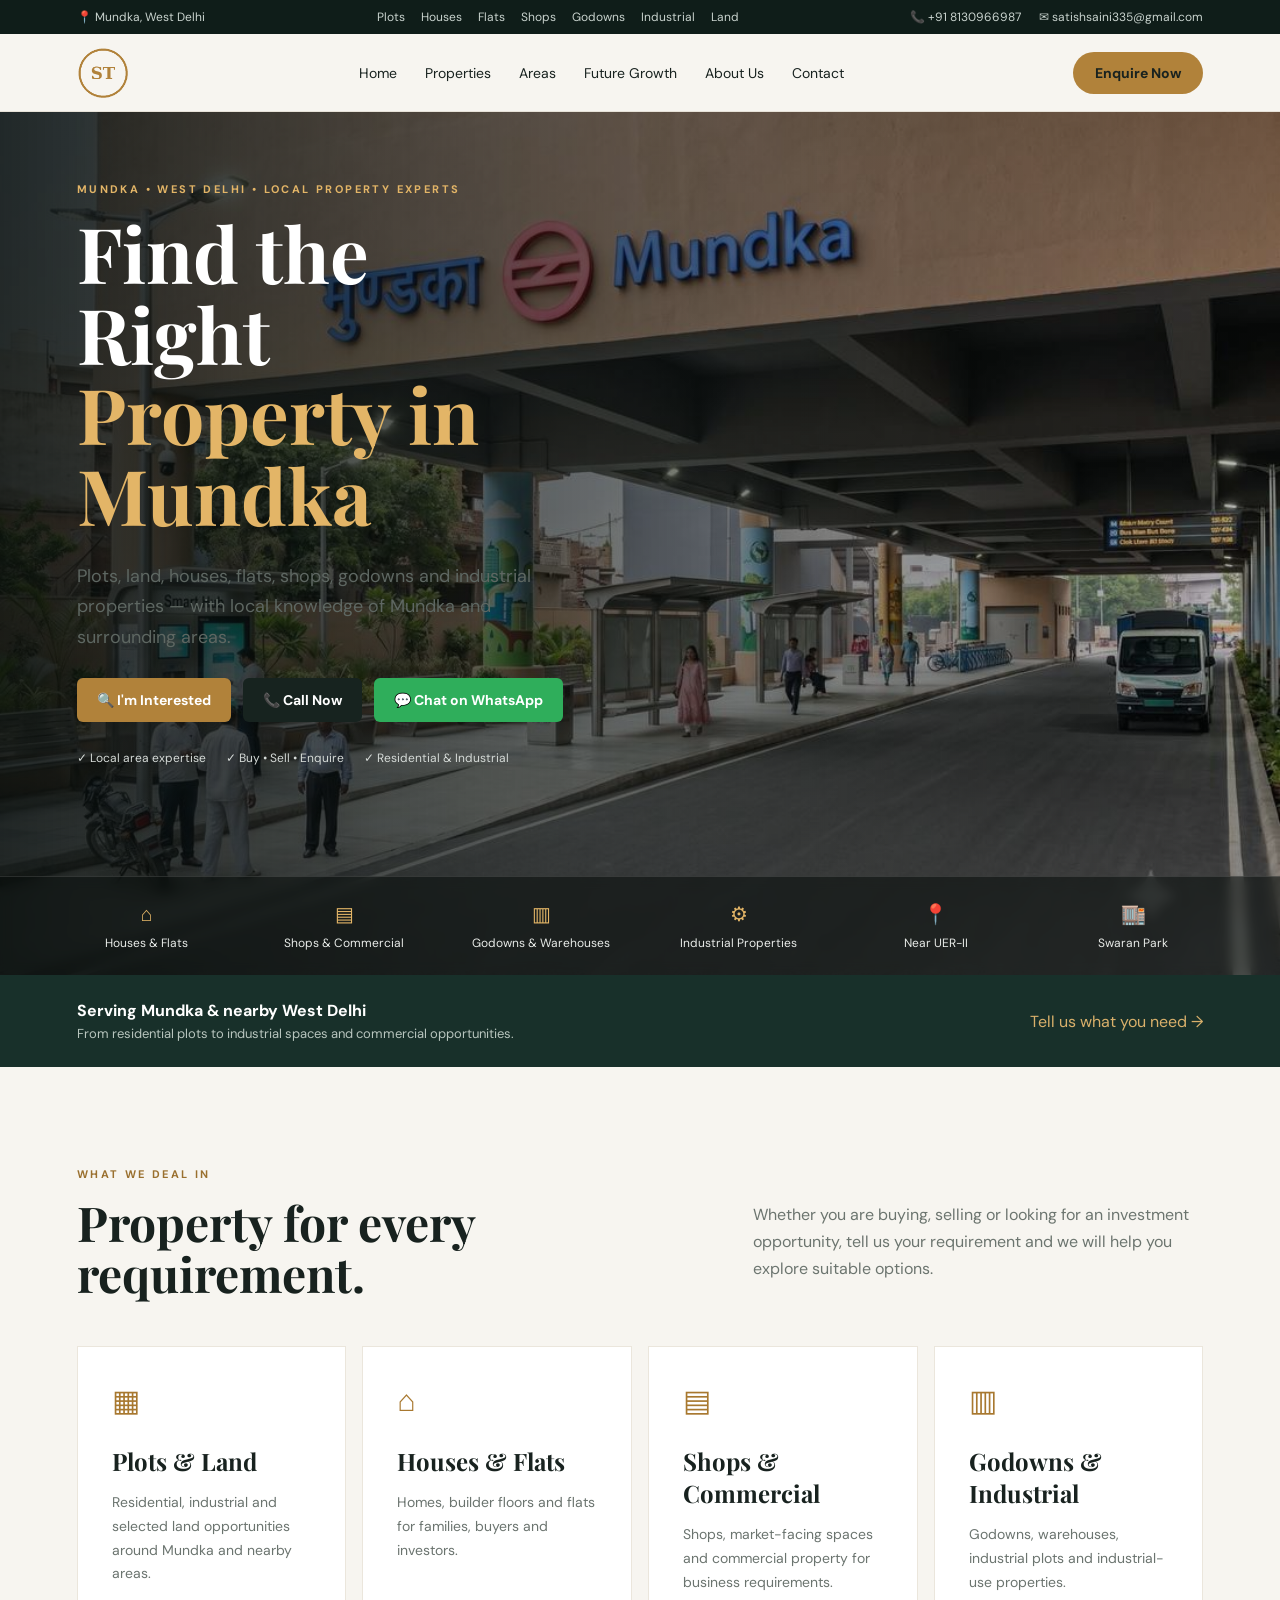
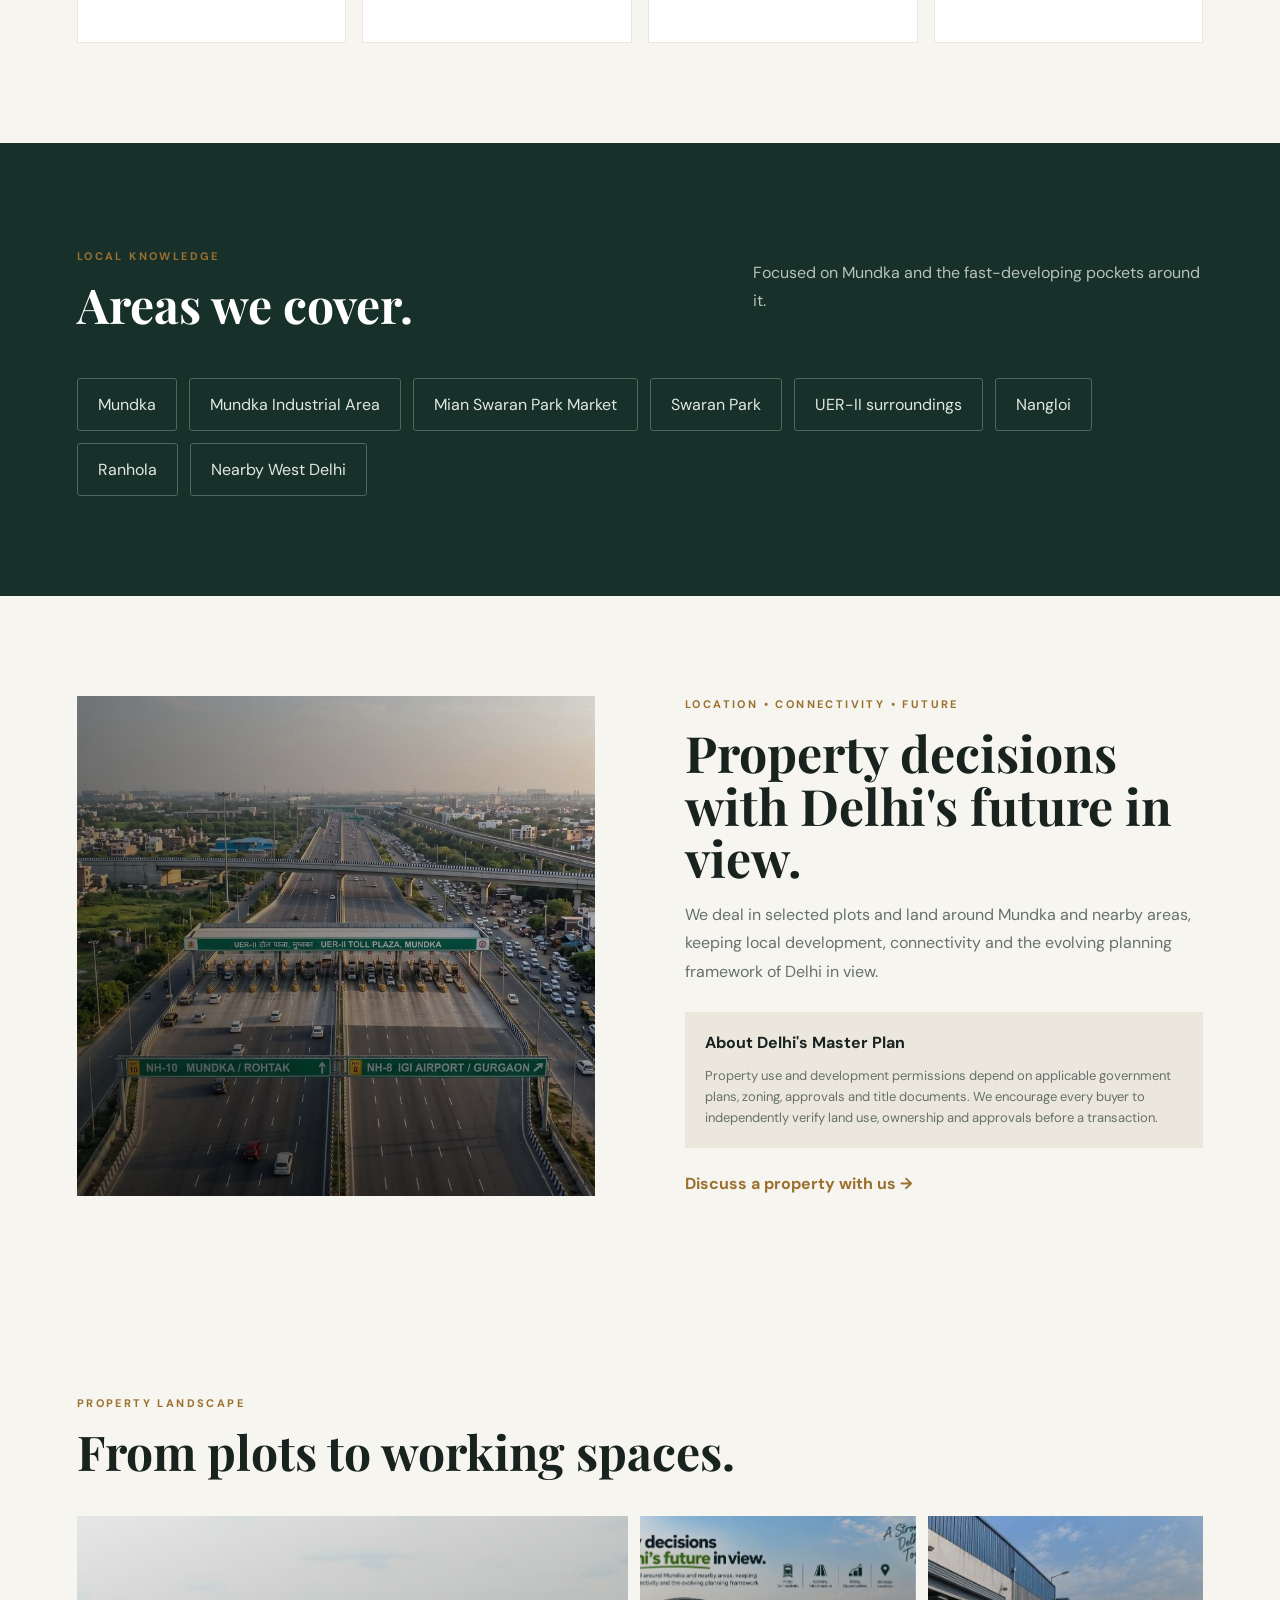
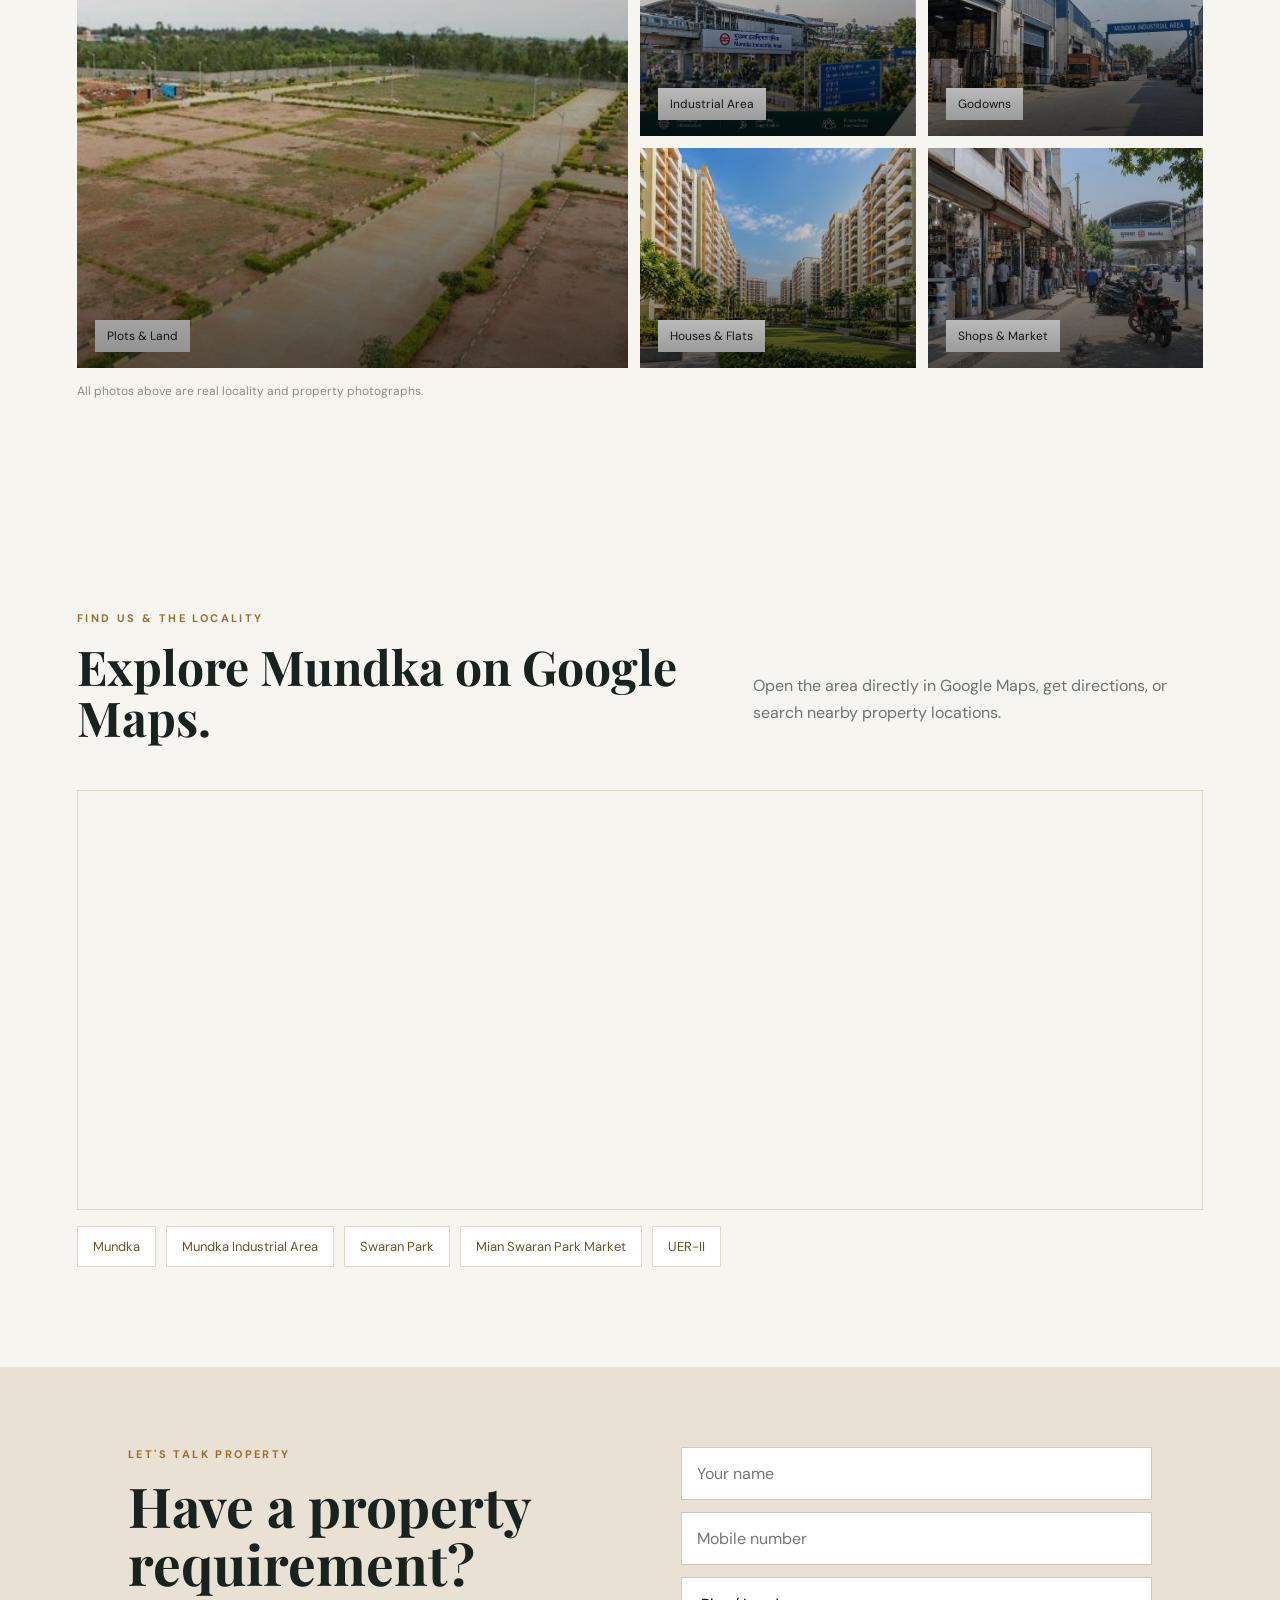
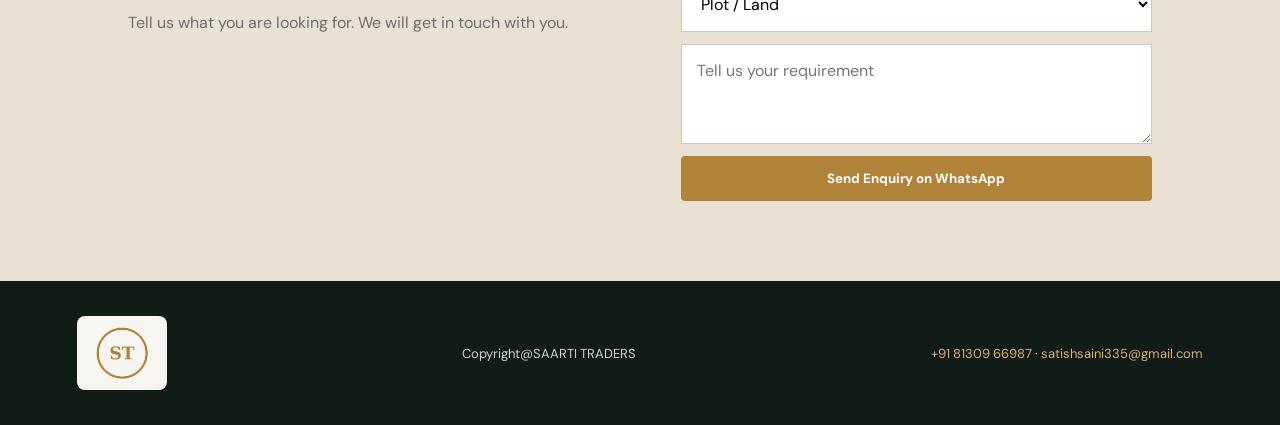
==== index.html @ 7c51a1ba "Add files via upload" ====
<!doctype html>
<html lang="en">
<head>
<meta charset="utf-8">
<meta name="viewport" content="width=device-width,initial-scale=1">
<title>Shri Tirupati Properties | Mundka & West Delhi</title>
<meta name="description" content="Shri Tirupati Properties deals in plots, land, houses, flats, shops, godowns and industrial properties in Mundka and nearby areas of West Delhi.">
<link rel="preconnect" href="https://fonts.googleapis.com">
<link rel="preconnect" href="https://fonts.gstatic.com" crossorigin>
<link href="https://fonts.googleapis.com/css2?family=DM+Sans:wght@400;500;600;700&family=Playfair+Display:wght@600;700&display=swap" rel="stylesheet">
<link rel="stylesheet" href="style.css">
</head>
<body>
<div class="topbar">
  <div class="topbar-loc">📍 Mundka, West Delhi</div>
  <nav class="topbar-cats"><a href="#properties">Plots</a><a href="#properties">Houses</a><a href="#properties">Flats</a><a href="#properties">Shops</a><a href="#properties">Godowns</a><a href="#properties">Industrial</a><a href="#properties">Land</a></nav>
  <div class="topbar-contact"><a href="tel:+918130966987">📞 +91 8130966987</a><a href="mailto:satishsaini335@gmail.com">✉ satishsaini335@gmail.com</a></div>
</div>
<header class="nav">
  <a class="brand" href="#"><img src="[data-uri]" alt="Shri Tirupati Properties" class="logo-img"></a>
  <nav><a href="#">Home</a><a href="#properties">Properties</a><a href="#areas">Areas</a><a href="#future">Future Growth</a><a href="#">About Us</a><a href="#contact">Contact</a></nav>
  <a class="nav-cta" href="#contact">Enquire Now</a>
</header>

<main>
<section class="hero" style="background-image:linear-gradient(90deg,rgba(8,14,12,.88) 0%,rgba(8,14,12,.6) 45%,rgba(8,14,12,.25) 100%),url('[data-uri]')">
  <div class="hero-content">
    <div class="eyebrow light">MUNDKA • WEST DELHI • LOCAL PROPERTY EXPERTS</div>
    <h1 class="hero-h1">Find the Right<br><span class="accent">Property in<br>Mundka</span></h1>
    <p class="hero-p">Plots, land, houses, flats, shops, godowns and industrial properties — with local knowledge of Mundka and surrounding areas.</p>
    <div class="actions">
      <a class="btn primary" href="#contact">🔍 I'm Interested</a>
      <a class="btn dark" href="tel:+918130966987">📞 Call Now</a>
      <a class="btn whatsapp" href="https://wa.me/918130966987" target="_blank" rel="noopener">💬 Chat on WhatsApp</a>
    </div>
    <div class="trust light"><span>✓ Local area expertise</span><span>✓ Buy • Sell • Enquire</span><span>✓ Residential & Industrial</span></div>
  </div>
  <div class="hero-categories">
    <a href="#properties"><span class="cat-icon">⌂</span>Houses & Flats</a>
    <a href="#properties"><span class="cat-icon">▤</span>Shops & Commercial</a>
    <a href="#properties"><span class="cat-icon">▥</span>Godowns & Warehouses</a>
    <a href="#properties"><span class="cat-icon">⚙</span>Industrial Properties</a>
    <a href="#future"><span class="cat-icon">📍</span>Near UER-II</a>
    <a href="#areas"><span class="cat-icon">🏬</span>Swaran Park</a>
  </div>
</section>

<section class="strip"><div><b>Serving Mundka & nearby West Delhi</b><span>From residential plots to industrial spaces and commercial opportunities.</span></div><a href="#contact">Tell us what you need →</a></section>

<section id="properties" class="section">
  <div class="section-head"><div><div class="eyebrow">WHAT WE DEAL IN</div><h2>Property for every requirement.</h2></div><p>Whether you are buying, selling or looking for an investment opportunity, tell us your requirement and we will help you explore suitable options.</p></div>
  <div class="grid">
    <article class="tile"><div class="icon">▦</div><h3>Plots & Land</h3><p>Residential, industrial and selected land opportunities around Mundka and nearby areas.</p></article>
    <article class="tile"><div class="icon">⌂</div><h3>Houses & Flats</h3><p>Homes, builder floors and flats for families, buyers and investors.</p></article>
    <article class="tile"><div class="icon">▤</div><h3>Shops & Commercial</h3><p>Shops, market-facing spaces and commercial property for business requirements.</p></article>
    <article class="tile"><div class="icon">▥</div><h3>Godowns & Industrial</h3><p>Godowns, warehouses, industrial plots and industrial-use properties.</p></article>
  </div>
</section>

<section id="areas" class="dark section">
  <div class="section-head"><div><div class="eyebrow">LOCAL KNOWLEDGE</div><h2>Areas we cover.</h2></div><p>Focused on Mundka and the fast-developing pockets around it.</p></div>
  <div class="areas">
    <span>Mundka</span><span>Mundka Industrial Area</span><span>Mian Swaran Park Market</span><span>Swaran Park</span><span>UER-II surroundings</span><span>Nangloi</span><span>Ranhola</span><span>Nearby West Delhi</span>
  </div>
</section>

<section id="future" class="future section">
  <div class="future-image" style="background-image:linear-gradient(90deg,rgba(8,14,12,.5) 0%,rgba(8,14,12,.15) 100%),url('[data-uri]');background-position:center 55%"></div>
  <div class="future-copy"><div class="eyebrow">LOCATION • CONNECTIVITY • FUTURE</div><h2>Property decisions with Delhi's future in view.</h2>
  <p>We deal in selected plots and land around Mundka and nearby areas, keeping local development, connectivity and the evolving planning framework of Delhi in view.</p>
  <div class="note"><b>About Delhi's Master Plan</b><p>Property use and development permissions depend on applicable government plans, zoning, approvals and title documents. We encourage every buyer to independently verify land use, ownership and approvals before a transaction.</p></div>
  <a class="text-link" href="#contact">Discuss a property with us →</a></div>
</section>

<section class="gallery section">
 <div class="eyebrow">PROPERTY LANDSCAPE</div><h2>From plots to working spaces.</h2>
 <div class="gallery-grid"><div class="g g1" style="background-image:linear-gradient(160deg,rgba(10,16,14,.1),rgba(8,14,12,.5)),url('[data-uri]');background-position:center 55%"><span>Plots & Land</span></div>
<div class="g g2" style="background-image:linear-gradient(160deg,rgba(10,16,14,.15),rgba(8,14,12,.55)),url('[data-uri]');background-position:center 40%"><span>Industrial Area</span></div>
<div class="g g3" style="background-image:linear-gradient(160deg,rgba(10,16,14,.1),rgba(8,14,12,.55)),url('[data-uri]');background-position:center 55%"><span>Godowns</span></div>
<div class="g g4" style="background-image:linear-gradient(160deg,rgba(10,16,14,.05),rgba(8,14,12,.5)),url('[data-uri]');background-position:center 35%"><span>Houses & Flats</span></div>
<div class="g g5" style="background-image:linear-gradient(160deg,rgba(10,16,14,.1),rgba(8,14,12,.55)),url('[data-uri]');background-position:center 45%"><span>Shops & Market</span></div></div>
 <p class="source-note">All photos above are real locality and property photographs.</p>
</section>

<section class="map-section section"><div class="section-head"><div><div class="eyebrow">FIND US & THE LOCALITY</div><h2>Explore Mundka on Google Maps.</h2></div><p>Open the area directly in Google Maps, get directions, or search nearby property locations.</p></div><div class="map-wrap"><iframe loading="lazy" src="https://www.google.com/maps?q=Mundka%2C%20Delhi&output=embed" title="Mundka Delhi map"></iframe></div><div class="map-links"><a href="https://www.google.com/maps/search/?api=1&query=Mundka%2C+Delhi" target="_blank">Mundka</a><a href="https://www.google.com/maps/search/?api=1&query=Mundka+Industrial+Area%2C+Delhi" target="_blank">Mundka Industrial Area</a><a href="https://www.google.com/maps/search/?api=1&query=Swaran+Park%2C+Mundka%2C+Delhi" target="_blank">Swaran Park</a><a href="https://www.google.com/maps/search/?api=1&query=Mian+Swaran+Park+Market%2C+Delhi" target="_blank">Mian Swaran Park Market</a><a href="https://www.google.com/maps/search/?api=1&query=UER+II%2C+Delhi" target="_blank">UER-II</a></div></section><section class="cta" id="contact">
 <div><div class="eyebrow">LET'S TALK PROPERTY</div><h2>Have a property requirement?</h2><p>Tell us what you are looking for. We will get in touch with you.</p></div>
 <form onsubmit="sendWhatsApp(event)"><input id="name" required placeholder="Your name"><input id="phone" required placeholder="Mobile number"><select id="type"><option>Plot / Land</option><option>House / Flat</option><option>Shop / Commercial</option><option>Godown / Industrial</option><option>Sell my property</option></select><textarea id="msg" placeholder="Tell us your requirement"></textarea><button class="btn primary" type="submit">Send Enquiry on WhatsApp</button></form>
</section>
</main>

<footer><div class="brand"><img src="[data-uri]" alt="Shri Tirupati Properties" class="logo-img footer-logo"></div><p>Copyright@SAARTI TRADERS</p><div><a href="tel:+918130966987">+91 81309 66987</a> · <a href="mailto:satishsaini335@gmail.com">satishsaini335@gmail.com</a></div></footer>
<script src="script.js"></script>
</body>
</html>
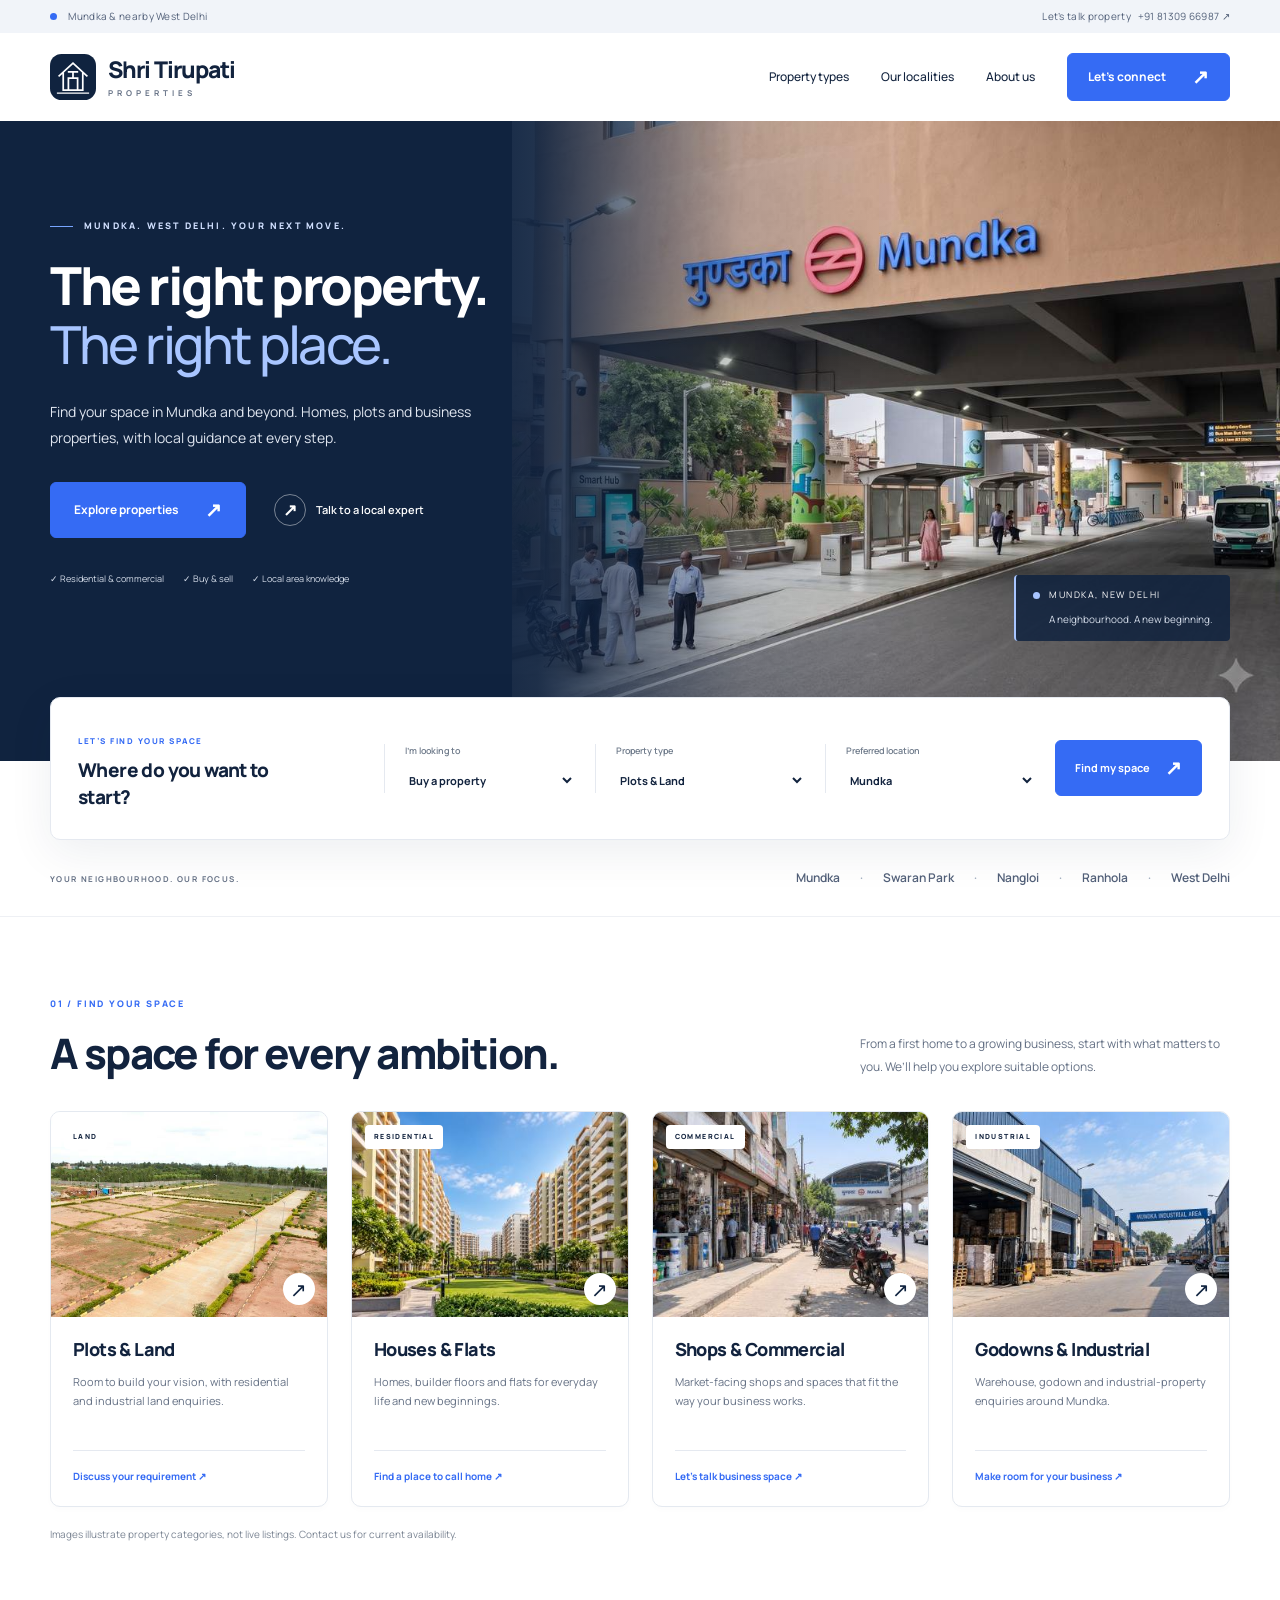
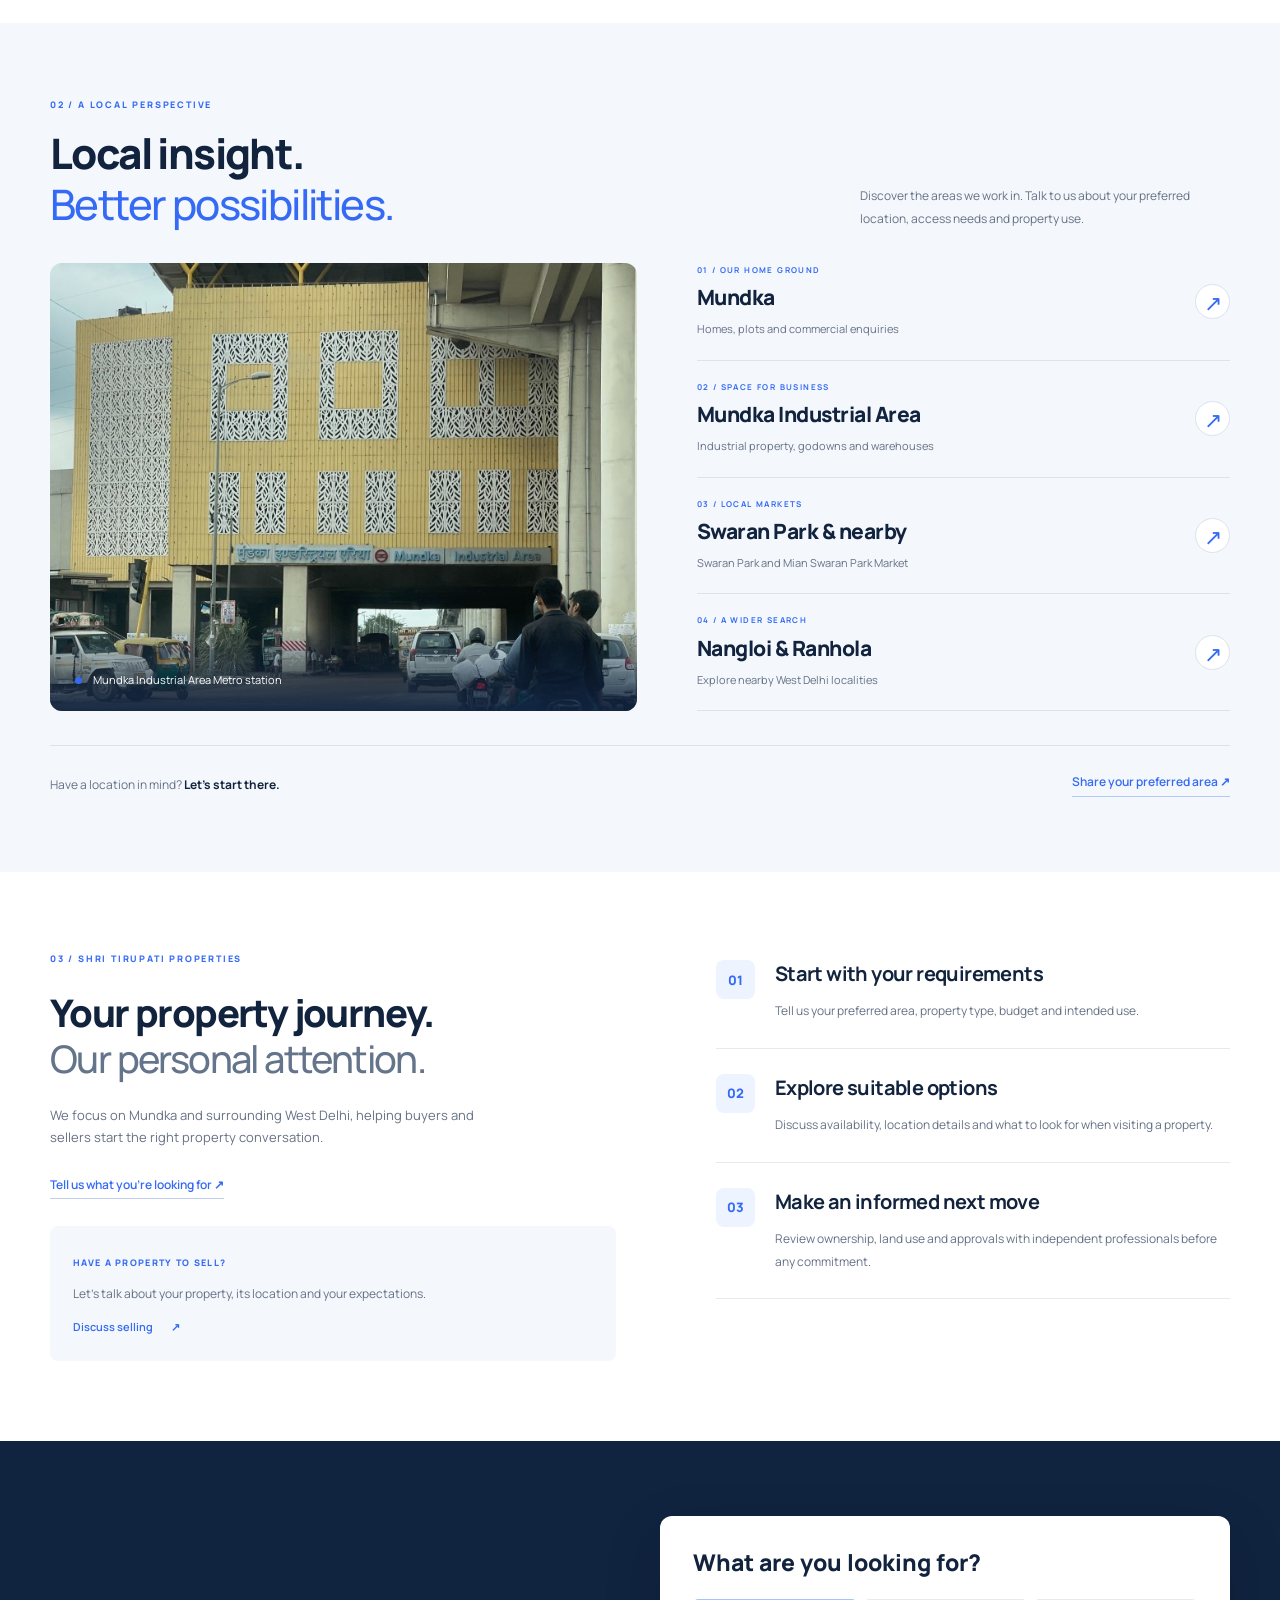
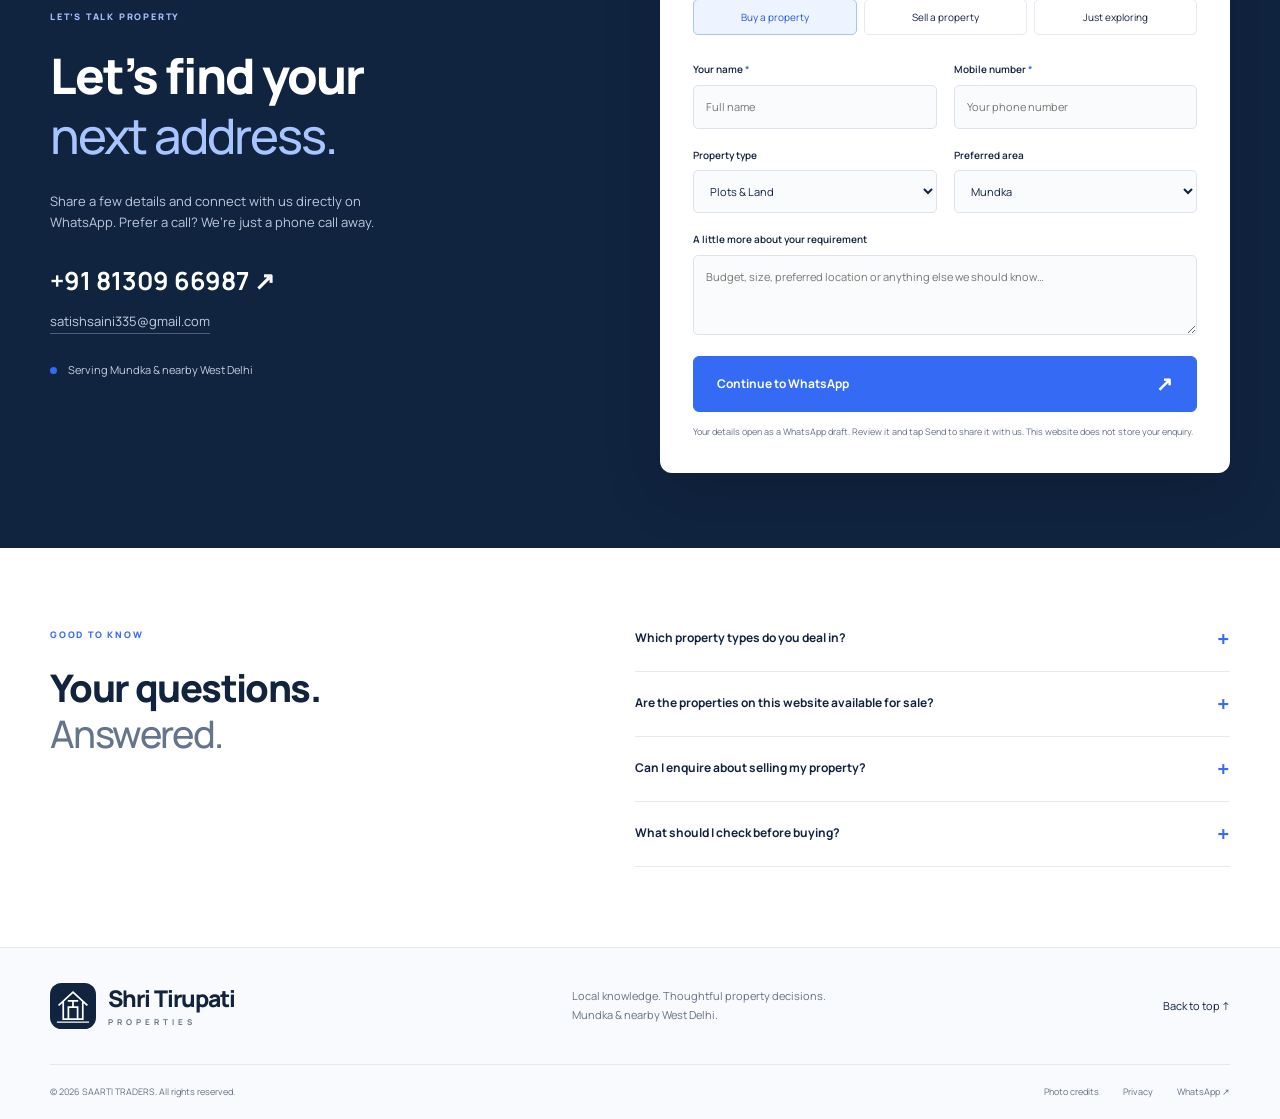
==== commit 5d7615eb: "Add files via upload" ====
--- a/index.html
+++ b/index.html
@@ -1,94 +1,46 @@
-<!doctype html>
-<html lang="en">
-<head>
-<meta charset="utf-8">
-<meta name="viewport" content="width=device-width,initial-scale=1">
-<title>Shri Tirupati Properties | Mundka & West Delhi</title>
-<meta name="description" content="Shri Tirupati Properties deals in plots, land, houses, flats, shops, godowns and industrial properties in Mundka and nearby areas of West Delhi.">
-<link rel="preconnect" href="https://fonts.googleapis.com">
-<link rel="preconnect" href="https://fonts.gstatic.com" crossorigin>
-<link href="https://fonts.googleapis.com/css2?family=DM+Sans:wght@400;500;600;700&family=Playfair+Display:wght@600;700&display=swap" rel="stylesheet">
-<link rel="stylesheet" href="style.css">
-</head>
-<body>
-<div class="topbar">
-  <div class="topbar-loc">📍 Mundka, West Delhi</div>
-  <nav class="topbar-cats"><a href="#properties">Plots</a><a href="#properties">Houses</a><a href="#properties">Flats</a><a href="#properties">Shops</a><a href="#properties">Godowns</a><a href="#properties">Industrial</a><a href="#properties">Land</a></nav>
-  <div class="topbar-contact"><a href="tel:+918130966987">📞 +91 8130966987</a><a href="mailto:satishsaini335@gmail.com">✉ satishsaini335@gmail.com</a></div>
-</div>
-<header class="nav">
-  <a class="brand" href="#"><img src="[data-uri]" alt="Shri Tirupati Properties" class="logo-img"></a>
-  <nav><a href="#">Home</a><a href="#properties">Properties</a><a href="#areas">Areas</a><a href="#future">Future Growth</a><a href="#">About Us</a><a href="#contact">Contact</a></nav>
-  <a class="nav-cta" href="#contact">Enquire Now</a>
-</header>
-
-<main>
-<section class="hero" style="background-image:linear-gradient(90deg,rgba(8,14,12,.88) 0%,rgba(8,14,12,.6) 45%,rgba(8,14,12,.25) 100%),url('[data-uri]')">
-  <div class="hero-content">
-    <div class="eyebrow light">MUNDKA • WEST DELHI • LOCAL PROPERTY EXPERTS</div>
-    <h1 class="hero-h1">Find the Right<br><span class="accent">Property in<br>Mundka</span></h1>
-    <p class="hero-p">Plots, land, houses, flats, shops, godowns and industrial properties — with local knowledge of Mundka and surrounding areas.</p>
-    <div class="actions">
-      <a class="btn primary" href="#contact">🔍 I'm Interested</a>
-      <a class="btn dark" href="tel:+918130966987">📞 Call Now</a>
-      <a class="btn whatsapp" href="https://wa.me/918130966987" target="_blank" rel="noopener">💬 Chat on WhatsApp</a>
-    </div>
-    <div class="trust light"><span>✓ Local area expertise</span><span>✓ Buy • Sell • Enquire</span><span>✓ Residential & Industrial</span></div>
-  </div>
-  <div class="hero-categories">
-    <a href="#properties"><span class="cat-icon">⌂</span>Houses & Flats</a>
-    <a href="#properties"><span class="cat-icon">▤</span>Shops & Commercial</a>
-    <a href="#properties"><span class="cat-icon">▥</span>Godowns & Warehouses</a>
-    <a href="#properties"><span class="cat-icon">⚙</span>Industrial Properties</a>
-    <a href="#future"><span class="cat-icon">📍</span>Near UER-II</a>
-    <a href="#areas"><span class="cat-icon">🏬</span>Swaran Park</a>
-  </div>
-</section>
-
-<section class="strip"><div><b>Serving Mundka & nearby West Delhi</b><span>From residential plots to industrial spaces and commercial opportunities.</span></div><a href="#contact">Tell us what you need →</a></section>
-
-<section id="properties" class="section">
-  <div class="section-head"><div><div class="eyebrow">WHAT WE DEAL IN</div><h2>Property for every requirement.</h2></div><p>Whether you are buying, selling or looking for an investment opportunity, tell us your requirement and we will help you explore suitable options.</p></div>
-  <div class="grid">
-    <article class="tile"><div class="icon">▦</div><h3>Plots & Land</h3><p>Residential, industrial and selected land opportunities around Mundka and nearby areas.</p></article>
-    <article class="tile"><div class="icon">⌂</div><h3>Houses & Flats</h3><p>Homes, builder floors and flats for families, buyers and investors.</p></article>
-    <article class="tile"><div class="icon">▤</div><h3>Shops & Commercial</h3><p>Shops, market-facing spaces and commercial property for business requirements.</p></article>
-    <article class="tile"><div class="icon">▥</div><h3>Godowns & Industrial</h3><p>Godowns, warehouses, industrial plots and industrial-use properties.</p></article>
-  </div>
-</section>
-
-<section id="areas" class="dark section">
-  <div class="section-head"><div><div class="eyebrow">LOCAL KNOWLEDGE</div><h2>Areas we cover.</h2></div><p>Focused on Mundka and the fast-developing pockets around it.</p></div>
-  <div class="areas">
-    <span>Mundka</span><span>Mundka Industrial Area</span><span>Mian Swaran Park Market</span><span>Swaran Park</span><span>UER-II surroundings</span><span>Nangloi</span><span>Ranhola</span><span>Nearby West Delhi</span>
-  </div>
-</section>
-
-<section id="future" class="future section">
-  <div class="future-image" style="background-image:linear-gradient(90deg,rgba(8,14,12,.5) 0%,rgba(8,14,12,.15) 100%),url('[data-uri]